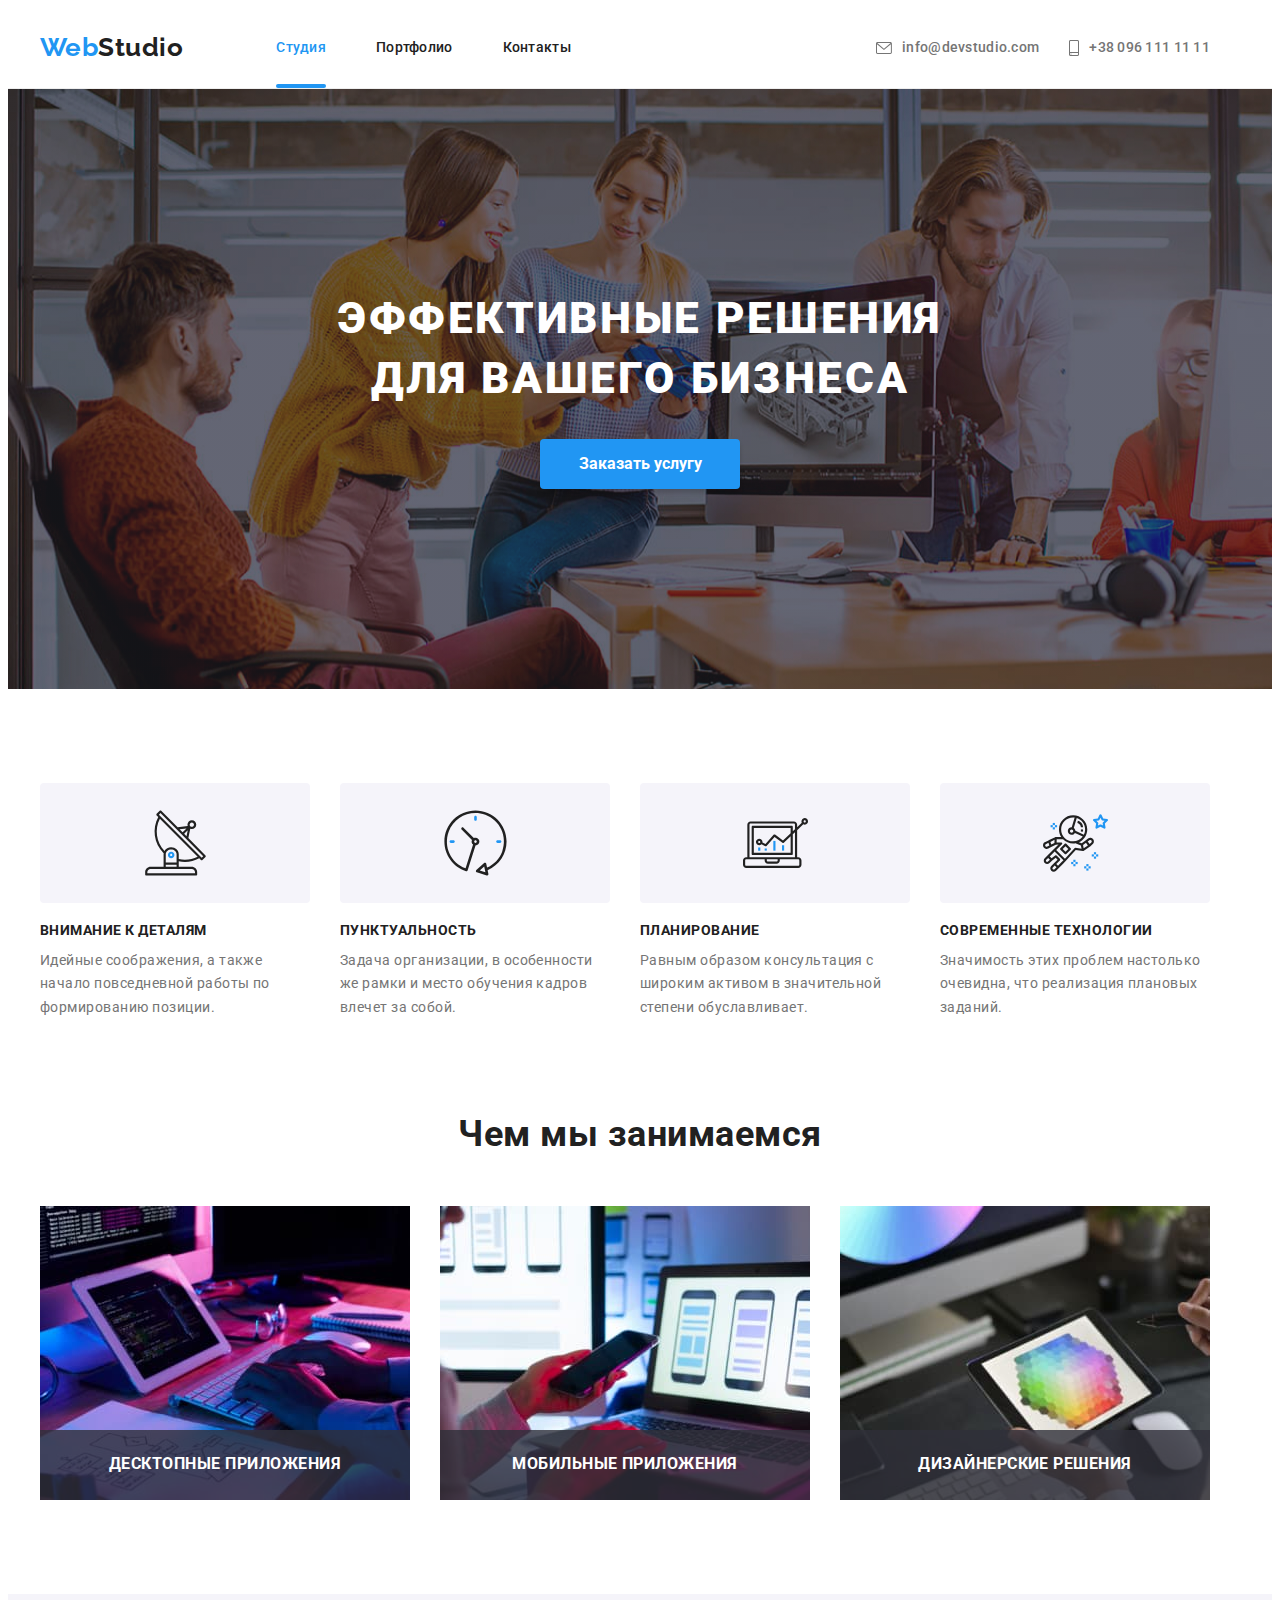
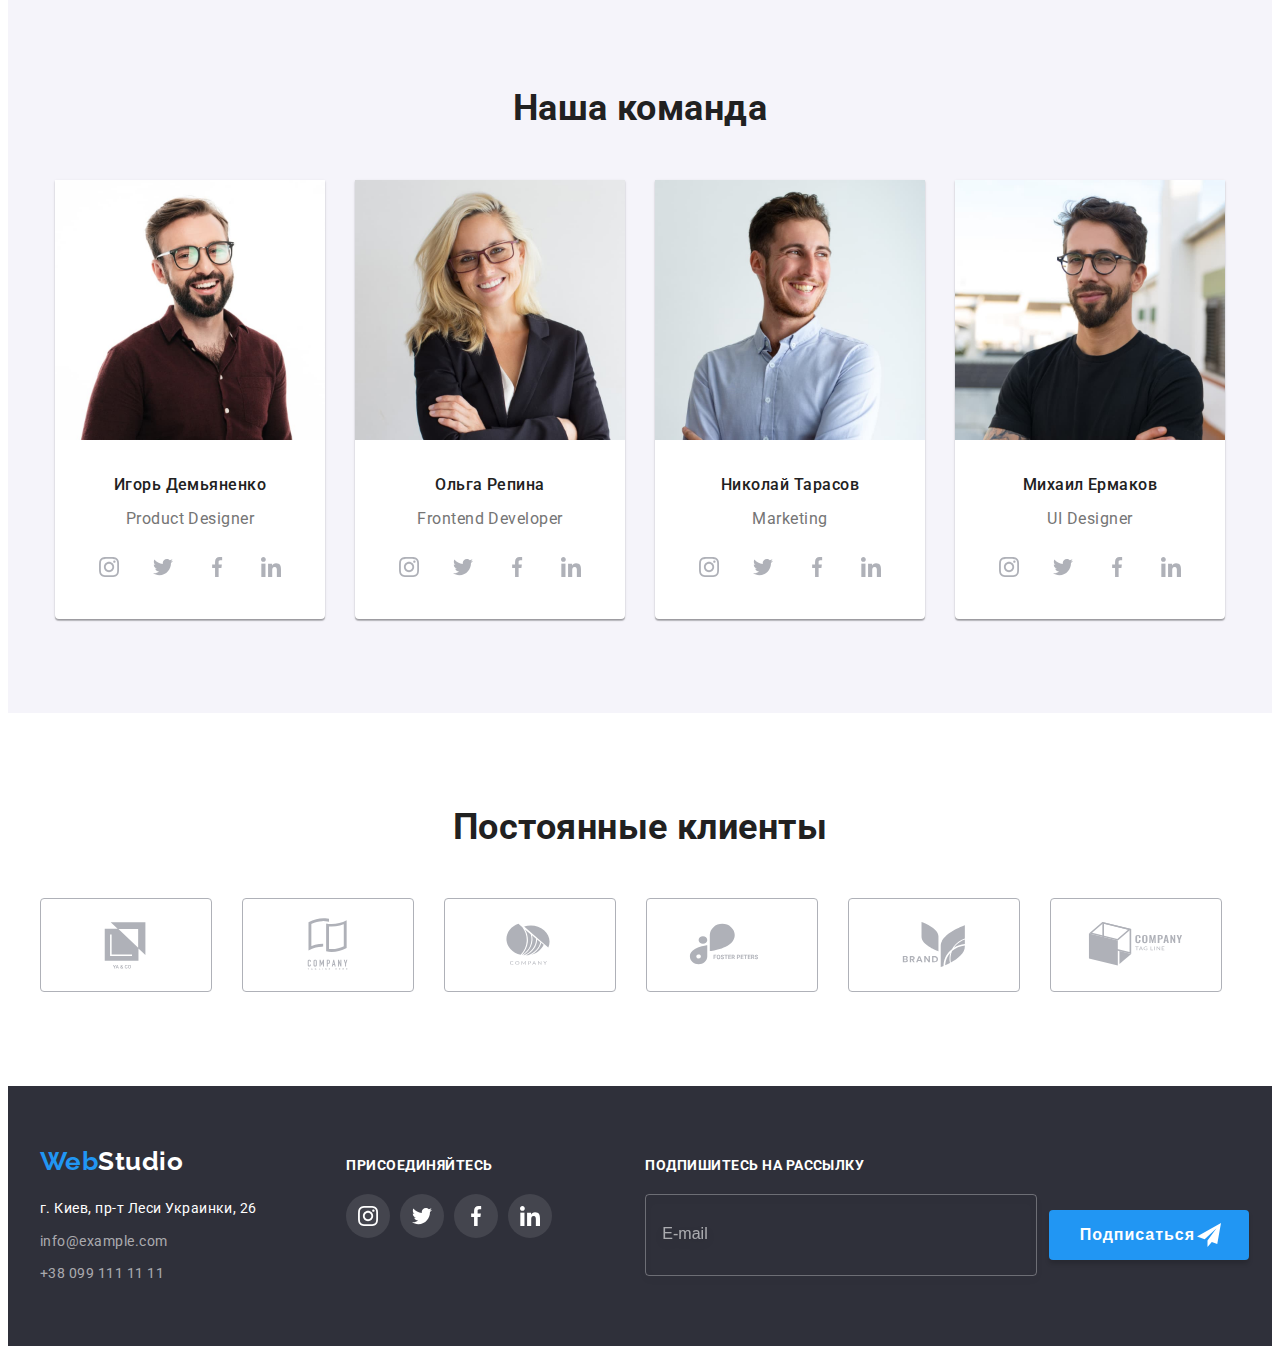
==== index.html @ 090af3a5 "ДЗ6 центрування іконок в модалці" ====
<!DOCTYPE html>
<html lang="ru">
<head>
    <meta charset="UTF-8">
    <meta http-equiv="X-UA-Compatible" content="IE=edge">
    <meta name="viewport" content="width=device-width, initial-scale=1.0">
    <link rel="preconnect" href="https://fonts.googleapis.com">
    <link rel="preconnect" href="https://fonts.gstatic.com" crossorigin>
    <link href="https://fonts.googleapis.com/css2?family=Raleway:wght@700&family=Roboto:wght@400;500;700;900&display=swap" rel="stylesheet">
    <link rel="stylesheet" href="https://cdnjs.cloudflare.com/ajax/libs/modern-normalize/1.1.0/modern-normalize.min.css" integrity="sha512-wpPYUAdjBVSE4KJnH1VR1HeZfpl1ub8YT/NKx4PuQ5NmX2tKuGu6U/JRp5y+Y8XG2tV+wKQpNHVUX03MfMFn9Q==" crossorigin="anonymous" referrerpolicy="no-referrer" />
    <link rel="stylesheet" href="./css/styles.css">
    <title>WebStudio</title>
</head>
<body>
    <header class="header">
        <div class="container">
                <nav class="header-navigation">
                    <a href="" class="logo link">Web<span class="logo-text">Studio</span></a>
                        <ul class="header-list list">
                             <li class="header-item">
                                <a href="./index.html" class="header-link link current">Студия</a>
                            </li>
                            <li class="header-item">
                                <a href="./portfolio.html" class="header-link link">Портфолио</a>
                            </li>
                            <li class="header-item">
                                <a href="" class="header-link link">Контакты</a>
                            </li>
                        </ul>
                </nav>
                <ul class="contacts-list list">
                    <li class="contacts-item">
                        <a href="mailto:info@devstudio.com" class="header-contacts link">
                        <svg class="contacts-icons" width="16" height="12"><use href="./images/symbol-defs.svg#icon-envelope"></use></svg>
                            info@devstudio.com
                        </a>  
                    </li>
                    <li class="contacts-item">
                        <a href="tel:+380961111111" class="header-contacts link ">
                        <svg class="contacts-icons" width="10" height="16"><use href="./images/symbol-defs.svg#icon-smartphone"></use></svg>
                        +38 096 111 11 11
                        </a>
                    </li>
                </ul>            
        </div>
    </header>
    <main>
        <section class="hero">
            <div class="container">
                <h1 class="hero-title">Эффективные решения для вашего бизнеса</h1>
                <button type="button" class="btn" data-modal-open>Заказать услугу</button>
            </div>
        </section>
        <section class="section about">
            <div class="container">
                <h2 class="visually-hidden">Обязательные характеристики</h2>
                <ul class="about-list list">
                    <li class="about-item">
                        <div class="about-pictures">
                                <svg class="social-icons" width="65" height="70">
                                    <use href="./images/symbol-defs.svg#icon-antenna"></use>
                                </svg>
                        </div>
                        <h3 class="about-top-title">Внимание к деталям</h3>
                            <p class="about-text">Идейные соображения, а также начало повседневной работы по формированию позиции.</p>
                    </li>
                    <li class="about-item">
                        <div class="about-pictures">
                                <svg class="social-icons" width="65" height="70">
                                    <use href="./images/symbol-defs.svg#icon-clock"></use>
                                </svg>
                        </div>
                        <h3 class="about-top-title">Пунктуальность</h3>
                            <p class="about-text">Задача организации, в особенности же рамки и место обучения кадров влечет за собой.</p>
                    </li >
                    <li class="about-item">
                        <div class="about-pictures">
                                <svg class="social-icons" width="65" height="70">
                                    <use href="./images/symbol-defs.svg#icon-diagram"></use>
                                </svg>
                        </div>
                        <h3 class="about-top-title">Планирование</h3>
                            <p class="about-text">Равным образом консультация с широким активом в значительной степени обуславливает.</p>
                    </li>
                    <li class="about-item">
                        <div class="about-pictures">
                                <svg class="social-icons" width="65" height="70">
                                    <use href="./images/symbol-defs.svg#icon-astronaut"></use>
                                </svg>
                        </div>
                        <h3 class="about-top-title">Современные технологии</h3>
                            <p class="about-text">Значимость этих проблем настолько очевидна, что реализация плановых заданий.</p>
                    </li>
                </ul>
            </div>
        </section>
        <section class="section activity">
            <div class="container">
                <h2 class="activity-title">Чем мы занимаемся</h2>
                <ul class="activity-list list">
                    <li class="activity-item">
                        <img src="./images/img.jpg" alt="работа с гаджетами" width="370" height="294">
                        <p class="activity-text">Десктопные приложения</p>
                    </li>
                    <li class="activity-item">
                        <img src="./images/img1.jpg" alt="работа с гаджетами" width="370" height="294">
                        <p class="activity-text">Мобильные приложения</p>
                    </li>
                    <li class="activity-item">
                        <img src="./images/img2.jpg" alt="работа с гаджетами" width="370" height="294">
                        <p class="activity-text">Дизайнерские решения</p>
                    </li>
                </ul>
            </div>
        </section>
        <section class="section company">
                <div class="container">
                    <h2 class="company-title">Наша команда</h2>
                    <ul class="company-list list">
                        <li class="company-item">
                            <img src="./images/pd1.jpg" alt="Игорь Демьяненко" width="270" height="260" class="company-img">
                            <h3 class="company-workers">Игорь Демьяненко</h3>
                            <p class="company-positions">Product Designer</p>
                            <ul class="social-icons-list list">
                                <li class="social-icons-item">
                                    <a href="" class="social-icons-link link">
                                        <svg class="social-icons" width="20" height="20">
                                            <use href="./images/symbol-defs.svg#icon-instagram"></use>
                                        </svg>
                                    </a>
                                </li>
                                <li class="social-icons-item">
                                    <a href="" class="social-icons-link link">
                                        <svg class="social-icons" width="20" height="20">
                                            <use href="./images/symbol-defs.svg#icon-twitter"></use>
                                        </svg>
                                    </a>
                                </li>
                                <li class="social-icons-item">
                                    <a href="" class="social-icons-link link">
                                        <svg class="social-icons" width="20" height="20">
                                            <use href="./images/symbol-defs.svg#icon-facebook"></use>
                                        </svg>
                                    </a>
                                </li>
                                <li class="social-icons-item">
                                    <a href="" class="social-icons-link link">
                                        <svg class="social-icons" width="20" height="20">
                                            <use href="./images/symbol-defs.svg#icon-linkedin"></use>
                                        </svg>
                                    </a>
                                </li>
                            </ul>
                        </li>
                        <li class="company-item">
                            <img src="./images/fd2.jpg" alt="Ольга Репина" width="270" height="260" class="company-img">
                            <h3 class="company-workers">Ольга Репина</h3>
                            <p class="company-positions">Frontend Developer</p>
                            <ul class="social-icons-list list">
                                <li class="social-icons-item">
                                    <a href="" class="social-icons-link link">
                                        <svg class="social-icons" width="20" height="20">
                                            <use href="./images/symbol-defs.svg#icon-instagram"></use>
                                        </svg>
                                    </a>
                                </li>
                                <li class="social-icons-item">
                                    <a href="" class="social-icons-link link">
                                        <svg class="social-icons" width="20" height="20">
                                            <use href="./images/symbol-defs.svg#icon-twitter"></use>
                                        </svg>
                                    </a>
                                </li>
                                <li class="social-icons-item">
                                    <a href="" class="social-icons-link link">
                                        <svg class="social-icons" width="20" height="20">
                                            <use href="./images/symbol-defs.svg#icon-facebook"></use>
                                        </svg>
                                    </a>
                                </li>
                                <li class="social-icons-item">
                                    <a href="" class="social-icons-link link">
                                        <svg class="social-icons" width="20" height="20">
                                            <use href="./images/symbol-defs.svg#icon-linkedin"></use>
                                        </svg>
                                    </a>
                                </li>
                            </ul>
                        </li>
                        <li class="company-item">
                            <img src="./images/m3.jpg" alt="Николай Тарасов" width="270" height="260" class="company-img">
                            <h3 class="company-workers">Николай Тарасов</h3>
                            <p class="company-positions">Marketing</p>
                            <ul class="social-icons-list list">
                                <li class="social-icons-item">
                                    <a href="" class="social-icons-link link">
                                        <svg class="social-icons" width="20" height="20">
                                            <use href="./images/symbol-defs.svg#icon-instagram"></use>
                                        </svg>
                                    </a>
                                </li>
                                <li class="social-icons-item">
                                    <a href="" class="social-icons-link link">
                                        <svg class="social-icons" width="20" height="20">
                                            <use href="./images/symbol-defs.svg#icon-twitter"></use>
                                        </svg>
                                    </a>
                                </li>
                                <li class="social-icons-item">
                                    <a href="" class="social-icons-link link">
                                        <svg class="social-icons" width="20" height="20">
                                            <use href="./images/symbol-defs.svg#icon-facebook"></use>
                                        </svg>
                                    </a>
                                </li>
                                <li class="social-icons-item">
                                    <a href="" class="social-icons-link link">
                                        <svg class="social-icons" width="20" height="20">
                                            <use href="./images/symbol-defs.svg#icon-linkedin"></use>
                                        </svg>
                                    </a>
                                </li>
                            </ul>
                        </li>
                        <li class="company-item">
                            <img src="./images/ud4.jpg" alt="Михаил Ермаков" width="270" height="260" class="company-img">
                            <h3 class="company-workers">Михаил Ермаков</h3>
                            <p class="company-positions">UI Designer</p>
                            <ul class="social-icons-list list">
                                <li class="social-icons-item">
                                    <a href="" class="social-icons-link link">
                                        <svg class="social-icons" width="20" height="20">
                                            <use href="./images/symbol-defs.svg#icon-instagram"></use>
                                        </svg>
                                    </a>
                                </li>
                                <li class="social-icons-item">
                                    <a href="" class="social-icons-link link">
                                        <svg class="social-icons" width="20" height="20">
                                            <use href="./images/symbol-defs.svg#icon-twitter"></use>
                                        </svg>
                                    </a>
                                </li>
                                <li class="social-icons-item">
                                    <a href="" class="social-icons-link link">
                                        <svg class="social-icons" width="20" height="20">
                                            <use href="./images/symbol-defs.svg#icon-facebook"></use>
                                        </svg>
                                    </a>
                                </li>
                                <li class="social-icons-item">
                                    <a href="" class="social-icons-link link">
                                        <svg class="social-icons" width="20" height="20">
                                            <use href="./images/symbol-defs.svg#icon-linkedin"></use>
                                        </svg>
                                    </a>
                                </li>
                            </ul>
                        </li>
                    </ul>
                </div>
        </section>
        <section class="clients section">
            <div class="container">
                <h2 class="clients-title">Постоянные клиенты </h2>
                    <ul class="clients-list list">
                        <li class="clients-item">
                            <a href="" class="clients-link link">
                                <svg class="social-icons" width="106" height="60">
                                    <use href="./images/symbol-defs.svg#icon-client1"></use>
                                </svg>
                            </a>
                        </li>
                        <li class="clients-item">
                            <a href="" class="clients-link link">
                                <svg class="social-icons" width="106" height="60">
                                    <use href="./images/symbol-defs.svg#icon-client2"></use>
                                </svg>
                            </a>
                        </li>
                        <li class="clients-item">
                            <a href="" class="clients-link link">
                                <svg class="social-icons" width="106" height="60">
                                    <use href="./images/symbol-defs.svg#icon-client3"></use>
                                </svg>
                            </a>
                        </li>
                        <li class="clients-item">
                            <a href="" class="clients-link link">
                                <svg class="social-icons" width="106" height="60">
                                    <use href="./images/symbol-defs.svg#icon-client4"></use>
                                </svg>
                            </a>
                        </li>
                        <li class="clients-item">
                            <a href="" class="clients-link link">
                                <svg class="social-icons" width="106" height="60">
                                    <use href="./images/symbol-defs.svg#icon-client5"></use>
                                </svg>
                            </a>
                        </li>
                        <li class="clients-item">
                            <a href="" class="clients-link link">
                                <svg class="social-icons" width="106" height="60">
                                    <use href="./images/symbol-defs.svg#icon-client6"></use>
                                </svg>
                            </a>
                        </li>
                    </ul>
                </div>
        </section>
    </main>
    <footer class="footer">
        <div class="container">
            <div class="footer-parts">
                <div class="footer-contacts">
                    <a href="" class="logo logo-footer link">Web<span class="logo-text-footer">Studio</span></a>
                        <address class="address">
                            <ul class="address-list list">
                                <li class="adress-item">
                                    <a href="https://goo.gl/maps/6CRxHBrRjETfegHDA" target="_blank" rel="noopener, noindex, nofollow" class="address-link link">г. Киев, пр-т Леси Украинки, 26</a>
                                </li>
                                <li class="adress-item">
                                    <a href="mailto:info@example.com" class="address-contacts link">info@example.com</a>
                                </li>
                                <li class="adress-item">
                                    <a href="tell:+380991111111" class="address-contacts link">+38 099 111 11 11</a>
                                </li>
                            </ul>
                        </address>
                </div>
                <div class="footer-social">
                    <p class="footer-text">присоединяйтесь</p>
                    <ul class="social-icons-list list">
                        <li class="social-icons-item">
                            <a href="" class="footer-social-icons-link link">
                                <svg class="social-icons" width="20" height="20">
                                    <use href="./images/symbol-defs.svg#icon-instagram"></use>
                                </svg>
                            </a>
                        </li>
                        <li class="social-icons-item">
                            <a href="" class="footer-social-icons-link link">
                                <svg class="social-icons" width="20" height="20">
                                    <use href="./images/symbol-defs.svg#icon-twitter"></use>
                                </svg>
                            </a>
                        </li>
                        <li class="social-icons-item">
                            <a href="" class="footer-social-icons-link link">
                                <svg class="social-icons" width="20" height="20">
                                    <use href="./images/symbol-defs.svg#icon-facebook"></use>
                                </svg>
                            </a>
                        </li>
                        <li class="social-icons-item">
                            <a href="" class="footer-social-icons-link link">
                                <svg class="social-icons" width="20" height="20">
                                    <use href="./images/symbol-defs.svg#icon-linkedin"></use>
                                </svg>
                            </a>
                        </li>
                    </ul>
                </div>
                <form>
                    <p class="footer-text">Подпишитесь на рассылку</p>
                    <div class="mailing-wrap">
                        <input type="email" name="user-email" class="user-email" placeholder="E-mail">
                        <div class="mailing-btn-wrap">
                            <button type="submit" class="mailing-btn">Подписаться</button>
                            <svg class="icon-send" width="24" height="24">
                                <use href="./images/symbol-defs.svg#icon-icon-send"></use>
                            </svg>
                        </div>
                    </div>
                </form>
            </div>
        </div>
    </footer>

    <div class="backdrop is-hidden" data-modal>
        <div class="modal">
            <p class="modal-title">Оставьте свои данные, мы вам перезвоним</p>
            <form >
                <div class="wrap-field">
                    <label for="user-name" class="modal-text">Имя</label>
                    <div class="wrap-name">
                        <input type="text" class="input-field" id="user-name" name="user-name" required>
                        <svg class="modal-icons" width="18" height="18">
                            <use href="./images/symbol-defs.svg#icon-person-black"></use>
                        </svg>
                    </div>
                    <label for="user-tel" class="modal-text">Телефон</label>
                    <div class="wrap-tel">
                        <input type="tel" class="input-field" id="user-tel" name="user-tel" required>
                        <svg class="modal-icons" width="18" height="18">
                            <use href="./images/symbol-defs.svg#icon-phone-black"></use>
                        </svg>
                    </div>
                    <label for="user-mail" class="modal-text">Почта</label>
                    <div class="wrap-mail">
                        <input type="email" class="input-field" id="user-mail" name="user-mail">
                        <svg class="modal-icons" width="18" height="18">
                            <use href="./images/symbol-defs.svg#icon-email-black"></use>
                        </svg>
                    </div>
                </div>
                <div class="comment-text">
                    <label for="user-comment" class="modal-text">Комментарий</label>
                    <textarea name="user-comment" id="user-comment" placeholder="Введите текст" class="user-comment"></textarea>
                </div>
                <div class="modal-check">
                    <input type="checkbox" name="policy" id="input-check" class="input-check visually-hidden">
                    <label for="input-check" class="check-text">Соглашаюсь с рассылкой и принимаю  <a href="" class="modal-link"> Условия договора</a></label>
                </div>
                <button type="submit" class="modal-send-btn">Отправить</button>
            </form>
            <button type="button" class="modal-close-btn" data-modal-close>
                <svg class="social-icons" width="11" height="11">
                    <use href="./images/symbol-defs.svg#icon-close-modal"></use>
                </svg>
            </button>
        </div>
    </div>

    <script src="./js/modal.js"></script>
    </body>
    </html>
---- css/styles.css ----
:root{
    --header-color:#212121;
    --contacts-color:#757575;
    --accent-color:#2196F3;
    --main-title-color:#FFFFFF;
    --second-title-color:#212121;
    --btn-color:#FFFFFF;
    --second-btn-color:#188CE8;
    --bg-btn-color:#F5F4FA;
    --text-color:#757575;
    --main-bg-color:#FFFFFF;
    --second-bg-color:#2F303A;
    --third-bg-color:#F5F4FA;
    --address-color:#FFFFFF;
    --social-icons-color: #AFB1B8;
}

body {
    font-family: 'Roboto', sans-serif;
    color: var(--second-title-color);
    background-color: var(--main-bg-color);
    letter-spacing: 0.03em;
}

.link{
    text-decoration: none;
}

.list{
    list-style: none;
}

p, h1, h2, h3, h4, h5, h6 {
    margin: 0;
}

ol, ul {
    padding-left: 0;
    margin: 0;
}

button {
    cursor: pointer;
}

img {
    display: block;
    min-width: 100%;
    height: auto;
}

.container {
    width: 1200px;
    padding-left: 15px;
    padding-right: 15px;
    margin: 0 auto;
}

.section {
    padding-top: 94px;
    padding-bottom: 94px;
}

.visually-hidden {
    position: absolute;
    white-space: nowrap;
    width: 1px;
    height: 1px;
    overflow: hidden;
    border: 0;
    padding: 0;
    clip: rect(0 0 0 0);
    clip-path: inset(50%);
    margin: -1px;
  }

  .header {
      border-bottom: 1px solid #EEEEEE
  }

  .header .container {
      display: flex;
      align-items: center;
  }

  .header-navigation {
      display: flex;
      align-items: center;
  }

.logo {
    margin-right: 93px;

    font-family: 'Raleway';
    font-weight: 700;
    font-size: 26px;
    line-height: 1.2;
    color: var(--accent-color);
}

.logo-text {
    color: var(--header-color);
}

.header-list {
    display: flex;
}

.header-item:not(:last-child) {
    margin-right: 50px; 
}

.header-link {
    position: relative;
    display: block;
    padding-top: 32px;
    padding-bottom: 32px;

    font-weight: 500;
    font-size: 14px;
    line-height: 1.14;
    letter-spacing: 0.02em;
    color: var(--header-color);
    transition: color 250ms cubic-bezier(0.4, 0, 0.2, 1);
}

.header-link:hover, .header-link:focus{
color: var(--accent-color);
}

@keyframes header-linear {
    0% {
        transform: scale(0);
    }
    100% {
        transform: scale(1);
    }
}

.current::after {
    position: absolute;
    content: '';
    width: 100%;
    display: flex;
    bottom: 0;
    height: 4px;
    border-radius: 2px;
    background: var(--accent-color);
    animation: header-linear 250ms cubic-bezier(0.4, 0, 0.2, 1);
}


.contacts-list {
    display: flex;
    margin-left: auto;
}

.contacts-item {
    margin-right: 30px;
}

.header-contacts {
    display: block;
    padding-top: 32px;
    padding-bottom: 32px;
    display: flex;
    align-items: center;

    font-weight: 500;
    font-size: 14px;
    line-height: 1.14;
    letter-spacing: 0.02em;
    color: var(--contacts-color);
    fill: var(--contacts-color);
    transition: color 250ms cubic-bezier(0.4, 0, 0.2, 1);
}

.header-contacts:hover, .header-contacts:focus{
    color: var(--accent-color);
    fill: currentColor;
}

.contacts-icons {
    margin-right: 10px;
}

.hero{
    text-align: center;
    padding-top: 200px;
    padding-bottom: 200px;
    margin: 0 auto;
    max-width: 1600px;
    background-image: linear-gradient(rgba(47, 48, 58, 0.4), rgba(47, 48, 58, 0.4)), url(../images/img-hero.jpg);
    background-size: cover;
    background-repeat: no-repeat;
    background-color: var(--second-bg-color);
}

.hero-title{
    max-width: 696px;
    margin: 0 auto;

    font-weight: 900;
    font-size: 44px;
    line-height: 1.36;
    text-align: center;
    letter-spacing: 0.06em;
    text-transform: uppercase;
    color: var(--main-title-color);
}

.btn {
    min-width: 200px;
    height: 50px;
    margin-top: 30px;
    border-radius: 4px;
    border: none;
    font-family: inherit;
    font-weight: 700;
    font-size: 16px;
    line-height: 1.87;
    color: var(--btn-color);
    background-color: var(--accent-color);
    cursor: pointer;
    box-shadow: 0px 4px 4px rgba(0, 0, 0, 0.15);
}

.about-list {
    display: flex;
    flex-wrap: wrap;
}

.about-item {
    width: 270px;
}

.about-item:not(:last-child) {
    margin-right: 30px;
}

.about-pictures {
    margin-bottom: 20px;

    height: 120px;
    width:  270px;
    border-radius: 4px;
    background-color: var(--bg-btn-color);
    display: flex;
    justify-content: center;
    align-items: center;
}

..about-pictures + .about-pictures {
    margin-right: 30px;
}

.about-top-title{
    margin-bottom: 10px;

    font-weight: 700;
    font-size: 14px;
    line-height: 1.14;
    text-transform: uppercase;
    color: var(--second-title-color);
}

.about-text{
    font-size: 14px;
    line-height: 1.7;
    color: var(--text-color)
}

.activity-title, .company-title{
    margin-bottom: 50px;

    text-align: center;
    font-weight: 700;
    font-size: 36px;
    line-height: 1.16;
    color: var(--second-title-color)
}

.activity {
    padding-top: 0 ;
}

.activity-list {
    display: flex;
}

.activity-item {
    position: relative;
}

.activity-item:not(:last-child) {
    margin-right: 30px;
}

.activity-text {
    position: absolute;
    background-color: rgba(47, 48, 58, 0.8);
    color: var(--main-title-color);
    font-weight: 700;
    line-height: 1.17;
    text-transform: uppercase;
    height: 70px;
    width: 100%;
    bottom: 0;
    display: flex;
    justify-content: center;
    align-items: center;
}

.company {
    background-color: var(--third-bg-color)
}

.company-list {
    display: flex;
    justify-content: center;
}

.company-item {
    box-shadow: 0px 1px 3px rgba(0, 0, 0, 0.12), 0px 1px 1px rgba(0, 0, 0, 0.14), 0px 2px 1px rgba(0, 0, 0, 0.2);
    border-radius: 0px 0px 4px 4px;
    background-color: var(--main-bg-color);
}

.company-item:not(:last-child) {
    margin-right: 30px;
}

.company-img {
    max-width: 100%;
    height: auto;
    margin-bottom: 30px;
}

.company-workers{
    margin-bottom: 10px;

    font-weight: 500;
    font-size: 16px;
    line-height: 1.9;
    text-align: center;
    color: var(--second-title-color);
}

.company-positions{
    margin-bottom: 16px;

    font-size: 16px;
    line-height: 1.17;
    text-align: center;
    color: var(--text-color);
}

.social-icons-list {
    display: flex;
    justify-content: center;
    margin-bottom: 30px;
}

.social-icons-item:not(:last-child) {
    margin-right: 10px;
}

.social-icons-link {
    height: 44px;
    width: 44px;
    border-radius: 50%;
    display: flex;
    justify-content: center;
    align-items: center;
    fill: var(--social-icons-color);
    color: var(--main-bg-color);
    background-color: var(--main-bg-color);
    transition: background-color 250ms cubic-bezier(0.4, 0, 0.2, 1), fill 250ms cubic-bezier(0.4, 0, 0.2, 1); 
}

.social-icons-link:hover, .social-icons-link:focus {
background-color: var(--accent-color);
fill: currentColor;
}

.clients {
  display: flex;
}

.clients-title {
    margin-bottom: 50px;

    text-align: center;
    font-weight: 700;
    font-size: 36px;
    line-height: 1.14;
    color: var(--second-title-color)
}

.clients-list {
    display: flex;

}

.clients-item:not(:last-child) {
    margin-right: 30px;
}

.clients-link {
    width: 170px;
    height: 92px;
    border: 1px solid #AFB1B8;
    border-radius: 4px;
    display: flex;
    justify-content: center;
    align-items: center;
    color: var(--accent-color);
    fill: var(--social-icons-color);
    transition: fill 250ms cubic-bezier(0.4, 0, 0.2, 1), border 250ms cubic-bezier(0.4, 0, 0.2, 1); 
}

.clients-link:hover, .clients-link:focus {
    fill: currentColor;
    border: 1px solid var(--accent-color);
    }

.footer{
    padding-top: 60px;
    padding-bottom: 60px;

    background-color: var(--second-bg-color);
}

.footer-parts {
    display: flex;
    align-items: baseline;
}

.logo-text-footer{
    color: var(--main-title-color);
}

.current {
    color: var(--accent-color);
}

.address {
    margin-top: 20px;
}

.address-link{
    font-style: normal;
    font-size: 14px;
    line-height: 1.7;
    color: var(--address-color);
    transition: color 250ms cubic-bezier(0.4, 0, 0.2, 1);
}

.adress-item:not(:last-child) {
    margin-bottom: 9px;
}

.address-contacts{
    font-style: normal;
    font-size: 14px;
    line-height: 1.7;
    color: rgba(255, 255, 255, 0.6);
    transition: color 250ms cubic-bezier(0.4, 0, 0.2, 1);
}

.address-link:hover, .address-link:focus{
    color: var(--accent-color);
}

.address-contacts:hover, .address-contacts:focus{
        color: var(--accent-color);
    }

.footer-social{
margin-left: 70px;
margin-right: 93px;
}

.footer-text {
    margin-bottom: 20px;

    font-weight: 700;
    font-size: 14px;
    line-height: 1.14;
    color: var(--main-title-color);
    text-transform: uppercase;
}

.social-icons-list {
    display: flex;
    justify-content: center;
}

.footer-social-icons-link {
    height: 44px;
    width: 44px;
    border-radius: 50%;
    display: flex;
    justify-content: center;
    align-items: center;
    color: var(--main-title-color);
    fill: var(--main-title-color);
    background-color: rgba(255, 255, 255, 0.1);
    transition: background-color 250ms cubic-bezier(0.4, 0, 0.2, 1), fill 250ms cubic-bezier(0.4, 0, 0.2, 1);
}

.footer-social-icons-link:hover, .footer-social-icons-link:focus {
    background-color: var(--accent-color);
    fill: currentColor;
    }

.mailing-wrap {
    display: flex;
    justify-content: center;
    align-items: center;
}

.user-email {
    height: 50px;
    width: 358px;
    background-color: transparent;
    border: 1px solid rgba(255, 255, 255, 0.3);
    filter: drop-shadow(0px 4px 4px rgba(0, 0, 0, 0.15));
    border-radius: 4px;
    margin-right: 12px;
    padding: 15px 16px;
    color: var(--contacts-color);
    outline: none;
    transition: border-color 250ms cubic-bezier(0.4, 0, 0.2, 1);
}
.user-email::placeholder {
    font-size: 16px;
    line-height: 1.25;
    color: rgba(255, 255, 255, 0.6);
}

.user-email:focus {
    border-color: var(--accent-color);
}

.mailing-btn-wrap {
    position: relative;
}

.mailing-btn {
    min-width: 200px;
    height: 50px;
    box-shadow: 0px 4px 4px rgba(0, 0, 0, 0.15);
    border-radius: 4px;
    background-color: var(--accent-color);
    border: none;
    color: var(--btn-color);
    font-weight: 700;
    font-size: 16px;
    line-height: 1.87;
    letter-spacing: 0.06em;
    padding-left: 28px;
    padding-right: 52px;
    cursor: pointer;
}

.icon-send {
    position: absolute;
    top: 13px;
    right: 28px;
}

.portfolio-btn {
    display: flex;
    justify-content: center;
    margin-bottom: 56px;

}
.portfolio-btn-item {
    margin-right: 8px;
}

.btn-filter{
    border-radius: 4px;
    border: none;
    padding:  6px 22px;
    font-family: inherit;
    font-weight: 500;
    font-size: 16px;
    line-height: 1.62;
    color: var(--second-title-color);
    background-color: var(--bg-btn-color);
    cursor: pointer;
    transition: 
    color 250ms cubic-bezier(0.4, 0, 0.2, 1), 
    background-color 250ms cubic-bezier(0.4, 0, 0.2, 1), 
    box-shadow 250ms cubic-bezier(0.4, 0, 0.2, 1);
}

.btn-filter:hover, .btn-filter:focus{
    color: var(--btn-color);
    background-color: var(--accent-color);
    box-shadow: 0px 3px 1px rgba(0, 0, 0, 0.1), 0px 1px 2px rgba(0, 0, 0, 0.08), 0px 2px 2px rgba(0, 0, 0, 0.12);
}

.portfolio-title{
    margin-bottom: 4px;

    font-weight: 700;
    font-size: 18px;
    line-height: 2;
    letter-spacing: 0.06em;
    color: var(--second-title-color);
}

.portfolio-text{
    font-size: 16px;
    line-height: 1.88;
    color: var(--text-color);
}

.portfolio-list {
    display: flex;
    flex-wrap: wrap;
    margin-left: -30px;
    margin-bottom: -30px;
}

.portfolio-item {
    flex-basis: calc(100% / 3 - 30px);
    margin-left: 30px;
    margin-bottom: 30px;
}

.portfolio-item-link {
    display: block;
    transition: box-shadow 250ms cubic-bezier(0.4, 0, 0.2, 1);
}

.portfolio-item-link:hover {
    box-shadow: 0px 1px 1px rgba(0, 0, 0, 0.12), 0px 4px 4px rgba(0, 0, 0, 0.06), 1px 4px 6px rgba(0, 0, 0, 0.16);
}

.portfolio-cards {
    padding: 20px 24px;
    border-right: 1px solid #EEEEEE;
    border-bottom: 1px solid #EEEEEE;
    border-left: 1px solid #EEEEEE;
}

.portfolio-overlay {
    position: relative;
    overflow: hidden;
}

.portfolio-text-overlay {
    position: absolute;
    top: 0;
    background-color: rgba(33, 150, 243, 0.9);
    color: var(--main-title-color);
    line-height: 1.55;
    padding: 63px 24px;
    height: 100%;
    transform: translateY(101%);
    transition: transform 250ms cubic-bezier(0.4, 0, 0.2, 1);
}

.portfolio-item-link:hover .portfolio-text-overlay {
    transform: translateY(0%);
}

.backdrop {
    position: fixed;
    height: 100%;
    width: 100%;
    top: 0;
    background-color: rgba(0, 0, 0, 0.2);
    transition: opacity 250ms cubic-bezier(0.4, 0, 0.2, 1), visibility 250ms cubic-bezier(0.4, 0, 0.2, 1);
}

.modal {
    position: absolute;
    min-height: 581px;
    min-width: 528px;
    background-color: var(--main-bg-color);
    box-shadow: 0px 1px 3px rgba(0, 0, 0, 0.12), 0px 1px 1px rgba(0, 0, 0, 0.14), 0px 2px 1px rgba(0, 0, 0, 0.2);
    border-radius: 4px;
    top: 50%;
    left: 50%;
    transform: translate(-50%, -50%) scale(1) rotate(0);
    transition:transform 250ms;
    padding: 40px;
}

.backdrop.is-hidden .modal {
    transform: scale(0.5) rotate(40deg);
}

.modal-close-btn {
    position: absolute;
    top: 8px;
    right: 8px;
    width: 30px;
    height: 30px;
    border-radius: 50%;
    padding: 9 9 10 10;
    background-color: var(--main-bg-color);
    border: 1px solid rgba(0, 0, 0, 0.1);
}

.is-hidden {
    opacity: 0;
    pointer-events: none;
    visibility: hidden;
}

.modal-title {
    font-weight: 700;
    font-size: 20px;
    line-height: 1.15;
    text-align: center;
    color: var(--second-title-color);
    margin-bottom: 12px;
}

.wrap-field {
    position: relative;
    margin-bottom: 10px;
}

.modal-text {
    font-size: 12px;
    line-height: 1.166;
    letter-spacing: 0.01em;
    display: block;
    margin-bottom: 4px;
}

.input-field {
    width: 100%;
    height: 40px;
    border: 1px solid rgba(33, 33, 33, 0.2);
    border-radius: 4px;
    outline: none;
    transition: border-color 250ms cubic-bezier(0.4, 0, 0.2, 1);
}

.input-field:focus {
    border-color: var(--accent-color);
}

.input-field:focus + .modal-icons {
    fill: var(--accent-color);
}

.user-comment {
    width: 100%;
    height: 120px;
    resize: none;
    border: 1px solid rgba(33, 33, 33, 0.2);
    border-radius: 4px;
    padding: 12px 16px;
    outline: none;
    transition: border-color 250mscubic-bezier(0.4, 0, 0.2, 1);
}

.user-comment::placeholder {
    font-size: 12px;
    line-height: 14px;
    letter-spacing: 0.01em;
    color: rgba(117, 117, 117, 0.5);
}

.user-comment:focus {
    border-color: var(--accent-color);
}

.modal-icons {
    position: absolute;
    left: 15px;
}

.comment-text {
    margin-bottom: 20px;
}

.modal-check {
    margin-bottom: 30px;
}

.check-text {
    font-size: 14px;
    line-height: 1.71x;
    color: var(--contacts-color);
    display: flex;
    align-items: center;
}

.check-text::before {
    content: "";
    height: 15px;
    width: 16px;
    border: 2px solid var(--second-title-color);
    border-radius: 3px;
    margin-right: 8px;
}

.input-check:checked + .check-text::before {
    background-color: var(--accent-color);
    border: none;
    background-image: url(../images/check-modal.svg);
    background-repeat: no-repeat;
    background-position: center;
}

.input-check:checked:focus {
    border-color: var(--accent-color);
}

.modal-link {
    color: var(--accent-color);
}


.modal-send-btn {
    min-width: 200px;
    height: 50px;
    background: var(--accent-color);
    box-shadow: 0px 4px 4px rgba(0, 0, 0, 0.15);
    border-radius: 4px;
    border: none;
    color: var(--btn-color);
    font-weight: 700;
    font-size: 16px;
    line-height: 1.87;
    text-align: center;
    letter-spacing: 0.06em;
    cursor: pointer;
    padding: 10px 55px 10px 56px;
}
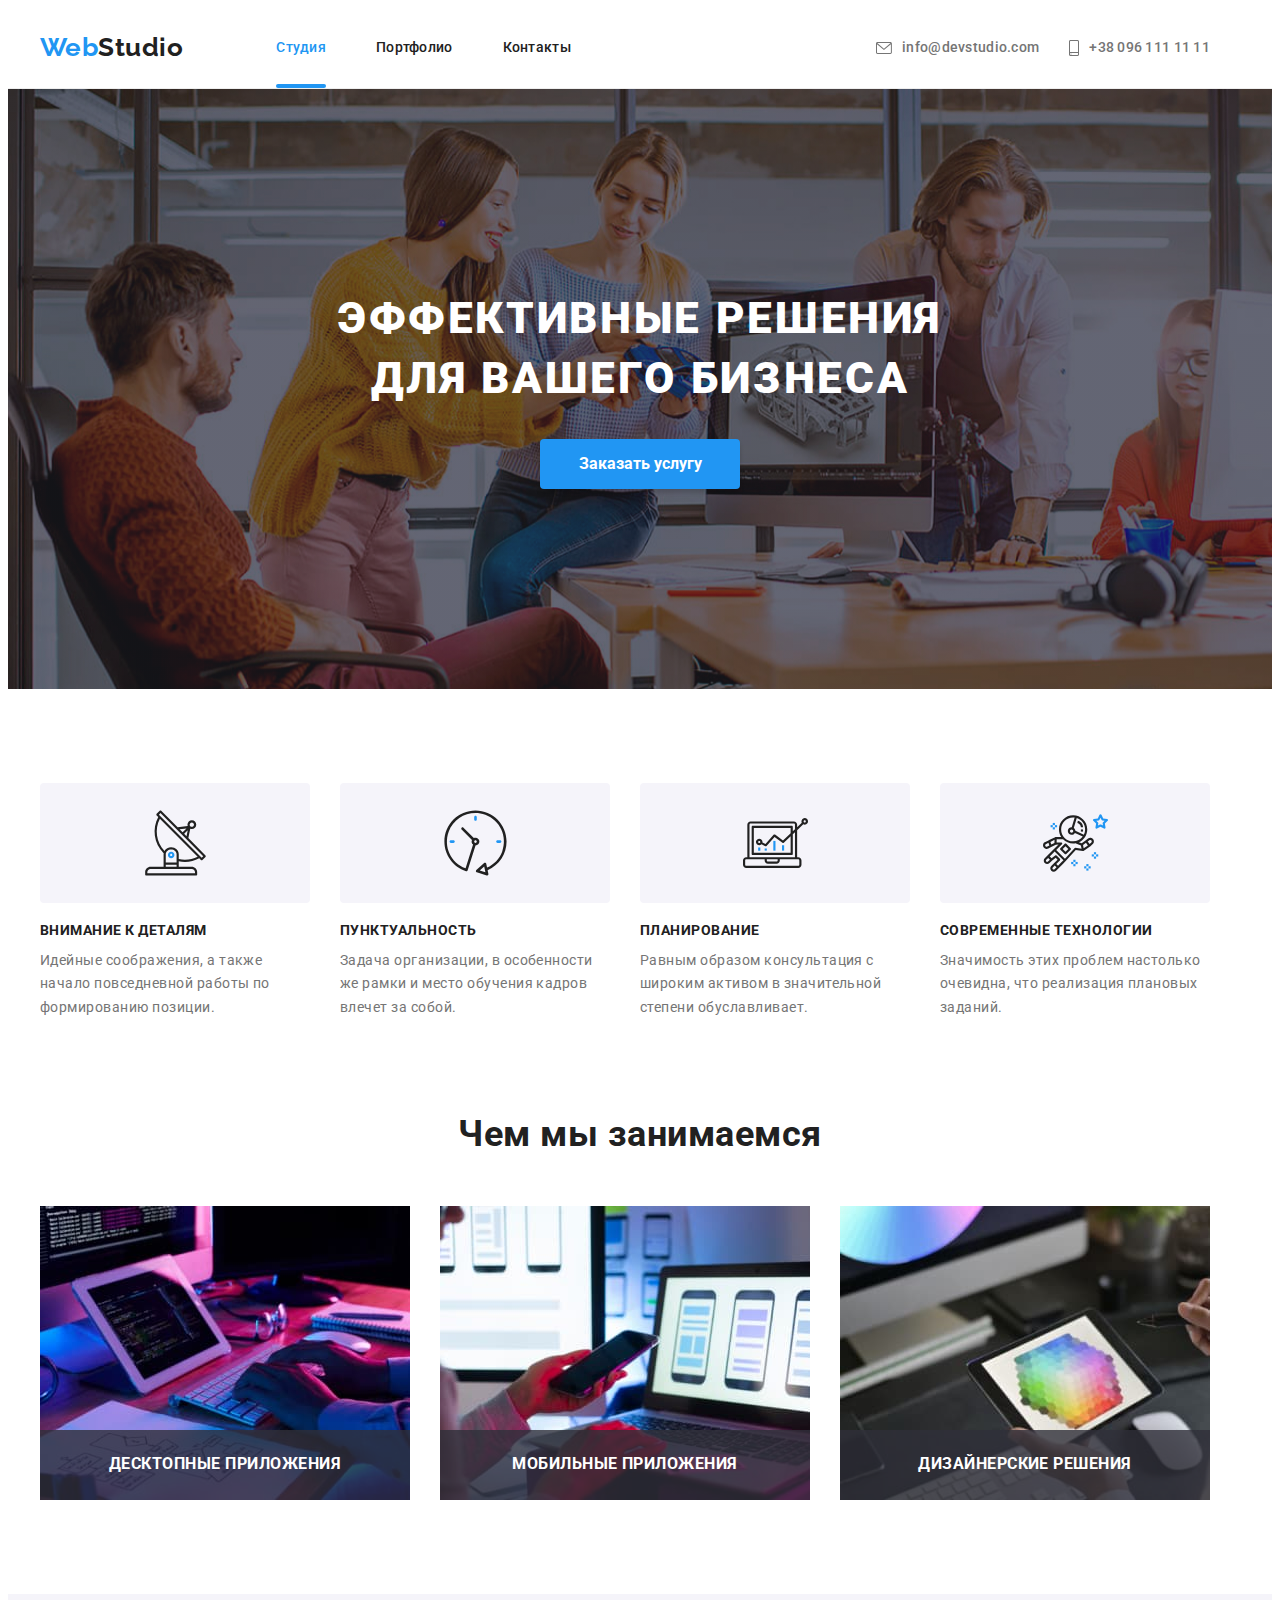
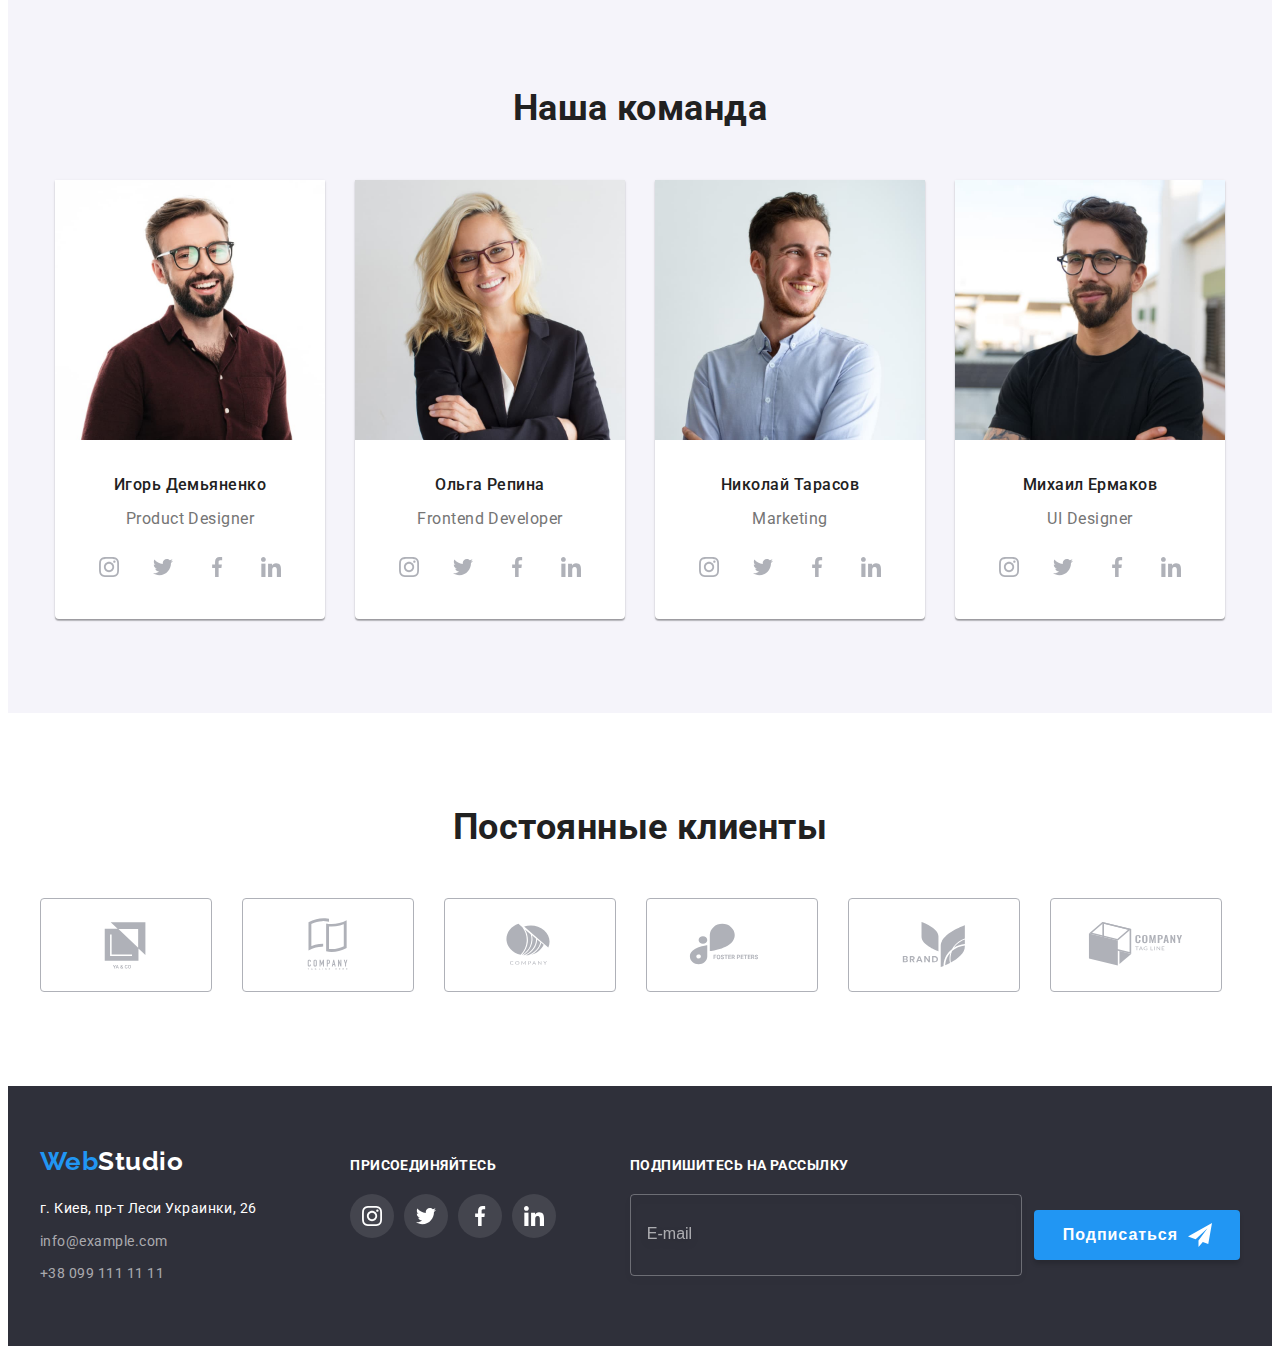
==== commit 59e9ed57: "Дз дороблене" ====
--- a/index.html
+++ b/index.html
@@ -367,10 +367,11 @@
                     <div class="mailing-wrap">
                         <input type="email" name="user-email" class="user-email" placeholder="E-mail">
                         <div class="mailing-btn-wrap">
-                            <button type="submit" class="mailing-btn">Подписаться</button>
-                            <svg class="icon-send" width="24" height="24">
-                                <use href="./images/symbol-defs.svg#icon-icon-send"></use>
-                            </svg>
+                                <button type="submit" class="mailing-btn"> <span class="mailing-btn-text">Подписаться</span>
+                                <svg class="icon-send" width="24" height="24">
+                                    <use href="./images/symbol-defs.svg#icon-icon-send"></use>
+                                </svg>
+                            </button>
                         </div>
                     </div>
                 </form>
@@ -384,21 +385,21 @@
             <form >
                 <div class="wrap-field">
                     <label for="user-name" class="modal-text">Имя</label>
-                    <div class="wrap-name">
+                    <div class="wrap-input">
                         <input type="text" class="input-field" id="user-name" name="user-name" required>
                         <svg class="modal-icons" width="18" height="18">
                             <use href="./images/symbol-defs.svg#icon-person-black"></use>
                         </svg>
                     </div>
                     <label for="user-tel" class="modal-text">Телефон</label>
-                    <div class="wrap-tel">
+                    <div class="wrap-input">
                         <input type="tel" class="input-field" id="user-tel" name="user-tel" required>
                         <svg class="modal-icons" width="18" height="18">
                             <use href="./images/symbol-defs.svg#icon-phone-black"></use>
                         </svg>
                     </div>
                     <label for="user-mail" class="modal-text">Почта</label>
-                    <div class="wrap-mail">
+                    <div class="wrap-input">
                         <input type="email" class="input-field" id="user-mail" name="user-mail">
                         <svg class="modal-icons" width="18" height="18">
                             <use href="./images/symbol-defs.svg#icon-email-black"></use>
@@ -416,7 +417,7 @@
                 <button type="submit" class="modal-send-btn">Отправить</button>
             </form>
             <button type="button" class="modal-close-btn" data-modal-close>
-                <svg class="social-icons" width="11" height="11">
+                <svg class="modal-close-icon" width="11" height="11">
                     <use href="./images/symbol-defs.svg#icon-close-modal"></use>
                 </svg>
             </button>
--- a/css/styles.css
+++ b/css/styles.css
@@ -477,13 +477,12 @@
     }
 
 .footer-social{
-margin-left: 70px;
-margin-right: 93px;
+    margin-left: auto;
+    margin-right: auto;
 }
 
 .footer-text {
     margin-bottom: 20px;
-
     font-weight: 700;
     font-size: 14px;
     line-height: 1.14;
@@ -554,20 +553,19 @@
     border-radius: 4px;
     background-color: var(--accent-color);
     border: none;
+    padding: 10px 28px 10px 29px;
+    cursor: pointer;
+    display: flex;
+    align-items: center;
+}
+
+.mailing-btn-text {
     color: var(--btn-color);
     font-weight: 700;
     font-size: 16px;
     line-height: 1.87;
     letter-spacing: 0.06em;
-    padding-left: 28px;
-    padding-right: 52px;
-    cursor: pointer;
-}
-
-.icon-send {
-    position: absolute;
-    top: 13px;
-    right: 28px;
+    margin-right: 10px;
 }
 
 .portfolio-btn {
@@ -688,7 +686,7 @@
     top: 50%;
     left: 50%;
     transform: translate(-50%, -50%) scale(1) rotate(0);
-    transition:transform 250ms;
+    transition:transform 250ms cubic-bezier(0.4, 0, 0.2, 1);
     padding: 40px;
 }
 
@@ -708,6 +706,14 @@
     border: 1px solid rgba(0, 0, 0, 0.1);
 }
 
+.modal-close-icon {
+    transition:transform 250ms cubic-bezier(0.4, 0, 0.2, 1);
+}
+
+.modal-close-icon:hover {
+    fill: var(--accent-color);
+}
+
 .is-hidden {
     opacity: 0;
     pointer-events: none;
@@ -723,7 +729,7 @@
     margin-bottom: 12px;
 }
 
-.wrap-field {
+.wrap-input {
     position: relative;
     margin-bottom: 10px;
 }
@@ -734,6 +740,7 @@
     letter-spacing: 0.01em;
     display: block;
     margin-bottom: 4px;
+    color: var(--contacts-color);
 }
 
 .input-field {
@@ -743,6 +750,7 @@
     border-radius: 4px;
     outline: none;
     transition: border-color 250ms cubic-bezier(0.4, 0, 0.2, 1);
+    padding-left: 40px;
 }
 
 .input-field:focus {
@@ -761,7 +769,7 @@
     border-radius: 4px;
     padding: 12px 16px;
     outline: none;
-    transition: border-color 250mscubic-bezier(0.4, 0, 0.2, 1);
+    transition: border-color 250ms cubic-bezier(0.4, 0, 0.2, 1);
 }
 
 .user-comment::placeholder {
@@ -778,6 +786,7 @@
 .modal-icons {
     position: absolute;
     left: 15px;
+    top: 11px;
 }
 
 .comment-text {
@@ -786,6 +795,9 @@
 
 .modal-check {
     margin-bottom: 30px;
+    display: flex;
+    align-items: center;
+    
 }
 
 .check-text {
@@ -837,4 +849,6 @@
     letter-spacing: 0.06em;
     cursor: pointer;
     padding: 10px 55px 10px 56px;
+    display: block;
+    margin: 0 auto;
 }